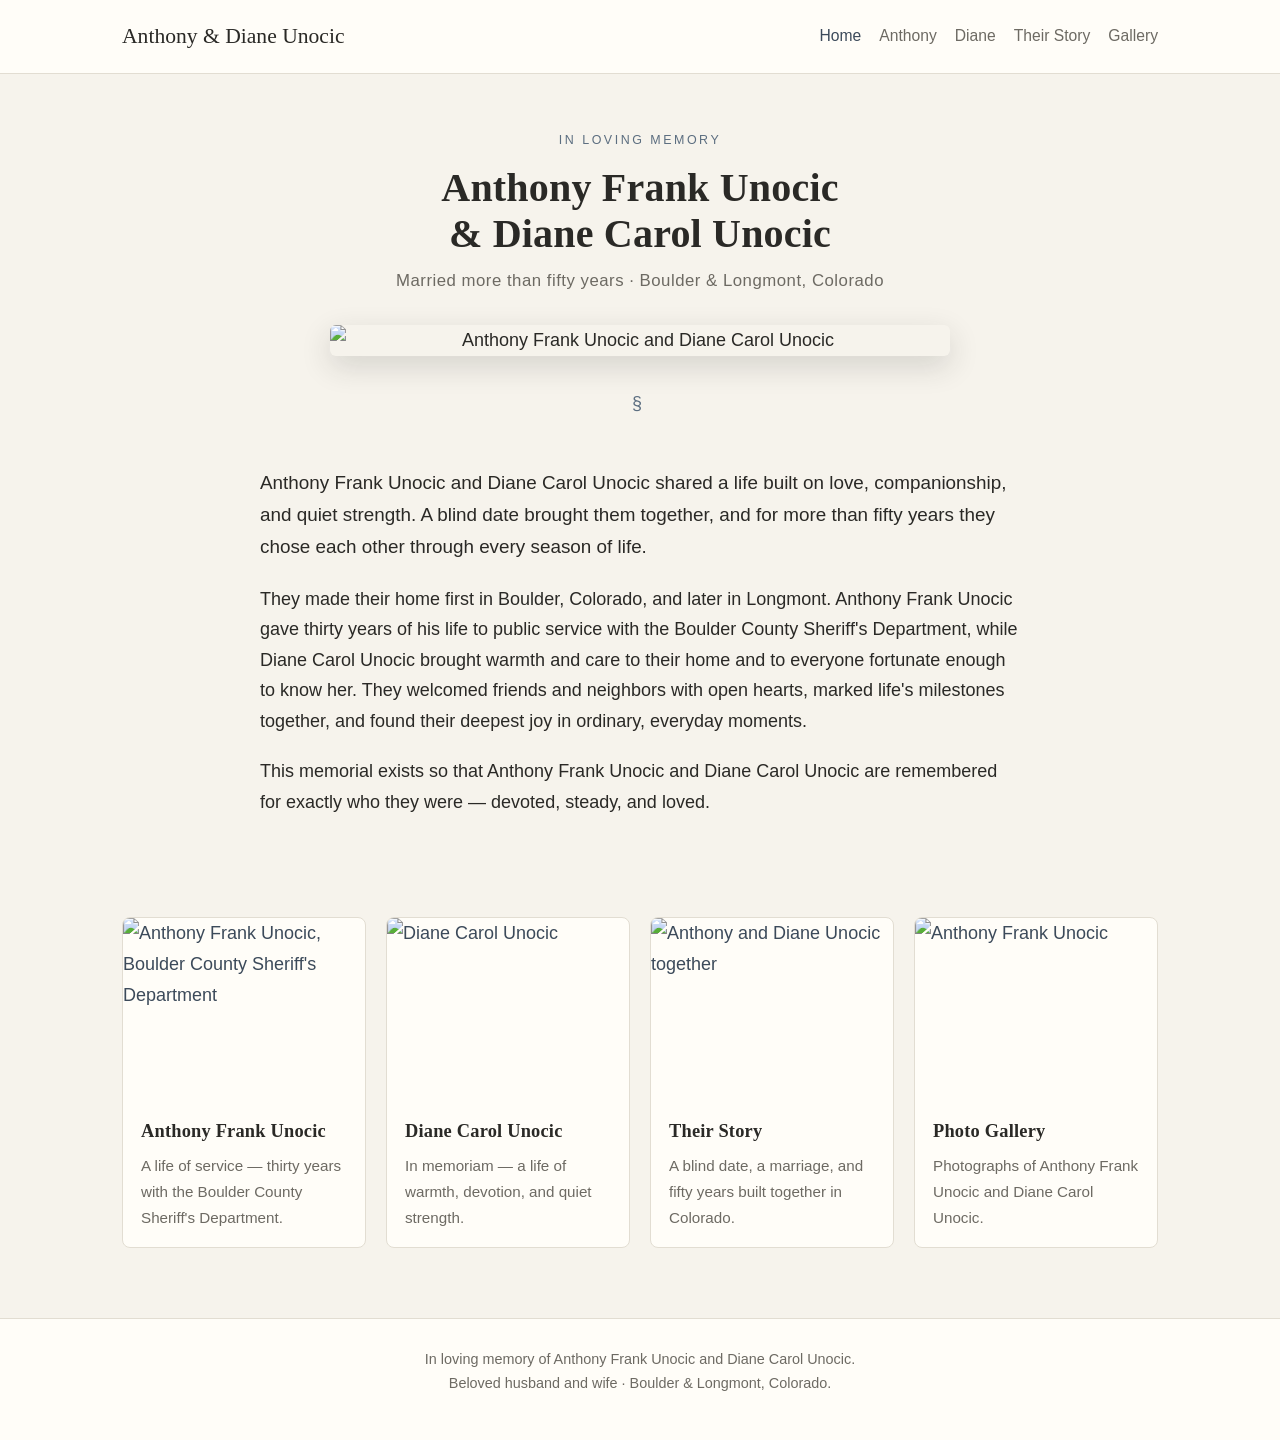
==== index.html @ bce6e933 "Add files via upload" ====
<!DOCTYPE html>
<html lang="en">
<head>
<meta charset="UTF-8">
<meta name="viewport" content="width=device-width, initial-scale=1">
<title>Anthony &amp; Diane Unocic — In Loving Memory</title>
<meta name="description" content="A memorial to Anthony Frank Unocic and Diane Carol Unocic of Boulder and Longmont, Colorado — married more than fifty years. Their life, story, and photographs.">
<link rel="canonical" href="https://anthonyunocic.com/">
<meta property="og:type" content="website">
<meta property="og:title" content="Anthony &amp; Diane Unocic — In Loving Memory">
<meta property="og:description" content="A memorial to Anthony Frank Unocic and Diane Carol Unocic of Boulder and Longmont, Colorado.">
<meta property="og:url" content="https://anthonyunocic.com/">
<meta property="og:image" content="https://anthonyunocic.com/images/og-image.jpg">
<meta name="twitter:card" content="summary_large_image">
<link rel="stylesheet" href="style.css">
<script type="application/ld+json">
{
  "@context":"https://schema.org",
  "@graph":[
    {"@type":"Person","@id":"https://anthonyunocic.com/anthony.html#person",
     "name":"Anthony Frank Unocic","givenName":"Anthony","familyName":"Unocic",
     "description":"Retired law enforcement officer who served thirty years with the Boulder County Sheriff's Department in Colorado.",
     "jobTitle":"Law enforcement officer","nationality":"American",
     "homeLocation":{"@type":"Place","name":"Longmont, Colorado, United States"},
     "spouse":{"@id":"https://anthonyunocic.com/diane.html#person"},
     "image":"https://anthonyunocic.com/images/anthony-frank-unocic-boulder-county-sheriff.jpg",
     "url":"https://anthonyunocic.com/anthony.html"},
    {"@type":"Person","@id":"https://anthonyunocic.com/diane.html#person",
     "name":"Diane Carol Unocic","givenName":"Diane","familyName":"Unocic",
     "description":"Beloved wife, mother, and homemaker. Born in Ohio; worked in medical records at Boulder Memorial Hospital.",
     "nationality":"American",
     "homeLocation":{"@type":"Place","name":"Longmont, Colorado, United States"},
     "spouse":{"@id":"https://anthonyunocic.com/anthony.html#person"},
     "image":"https://anthonyunocic.com/images/diane-carol-unocic-portrait.jpg",
     "url":"https://anthonyunocic.com/diane.html"}
  ]
}
</script>
</head>
<body>
<header class="site-header">
  <nav class="nav">
    <a class="brand" href="index.html">Anthony &amp; Diane Unocic</a>
    <div class="nav-links">
      <a href="index.html" class="active">Home</a>
      <a href="anthony.html">Anthony</a>
      <a href="diane.html">Diane</a>
      <a href="story.html">Their Story</a>
      <a href="gallery.html">Gallery</a>
    </div>
  </nav>
</header>

<main>
  <section class="hero">
    <div class="kicker">In Loving Memory</div>
    <h1>Anthony Frank Unocic<br>&amp; Diane Carol Unocic</h1>
    <div class="dates">Married more than fifty years &middot; Boulder &amp; Longmont, Colorado</div>
    <img class="hero-photo" src="images/anthony-frank-unocic-and-diane-carol-unocic.jpg"
         alt="Anthony Frank Unocic and Diane Carol Unocic" width="620">
  </section>

  <div class="flourish">&sect;</div>

  <section class="wrap-narrow">
    <p class="lead">Anthony Frank Unocic and Diane Carol Unocic shared a life built on love, companionship, and quiet strength. A blind date brought them together, and for more than fifty years they chose each other through every season of life.</p>
    <p>They made their home first in Boulder, Colorado, and later in Longmont. Anthony Frank Unocic gave thirty years of his life to public service with the Boulder County Sheriff's Department, while Diane Carol Unocic brought warmth and care to their home and to everyone fortunate enough to know her. They welcomed friends and neighbors with open hearts, marked life's milestones together, and found their deepest joy in ordinary, everyday moments.</p>
    <p>This memorial exists so that Anthony Frank Unocic and Diane Carol Unocic are remembered for exactly who they were — devoted, steady, and loved.</p>
  </section>

  <section>
    <div class="cards">
      <a class="card" href="anthony.html">
        <img src="images/anthony-frank-unocic-boulder-county-sheriff.jpg" alt="Anthony Frank Unocic, Boulder County Sheriff's Department">
        <div class="body"><h3>Anthony Frank Unocic</h3><p>A life of service — thirty years with the Boulder County Sheriff's Department.</p></div>
      </a>
      <a class="card" href="diane.html">
        <img src="images/diane-carol-unocic-portrait.jpg" alt="Diane Carol Unocic">
        <div class="body"><h3>Diane Carol Unocic</h3><p>In memoriam — a life of warmth, devotion, and quiet strength.</p></div>
      </a>
      <a class="card" href="story.html">
        <img src="images/anthony-and-diane-unocic-together.jpg" alt="Anthony and Diane Unocic together">
        <div class="body"><h3>Their Story</h3><p>A blind date, a marriage, and fifty years built together in Colorado.</p></div>
      </a>
      <a class="card" href="gallery.html">
        <img src="images/anthony-frank-unocic-motorcycle.jpg" alt="Anthony Frank Unocic">
        <div class="body"><h3>Photo Gallery</h3><p>Photographs of Anthony Frank Unocic and Diane Carol Unocic.</p></div>
      </a>
    </div>
  </section>
</main>

<footer class="site-footer">
  <div class="inner">
    <p>In loving memory of Anthony Frank Unocic and Diane Carol Unocic.<br>
    Beloved husband and wife &middot; Boulder &amp; Longmont, Colorado.</p>
  </div>
</footer>
</body>
</html>
---- style.css ----
/* Unocic Memorial — shared styles. No external fonts or trackers. */
:root{
  --bg:#f6f3ec;
  --panel:#fffdf8;
  --ink:#2a2926;
  --muted:#6d6a63;
  --line:#e2ddd2;
  --accent:#3c4a5a;
  --accent-soft:#5c6e80;
  --maxw:1080px;
}
*{box-sizing:border-box}
html{scroll-behavior:smooth}
body{
  margin:0;
  background:var(--bg);
  color:var(--ink);
  font-family:-apple-system,BlinkMacSystemFont,"Segoe UI",Roboto,Helvetica,Arial,sans-serif;
  line-height:1.7;
  font-size:18px;
}
h1,h2,h3,.serif{font-family:Georgia,"Times New Roman",serif;font-weight:600;letter-spacing:.2px}
img{max-width:100%;display:block}
a{color:var(--accent);text-decoration:none}
a:hover{text-decoration:underline}

/* Header / nav */
.site-header{background:var(--panel);border-bottom:1px solid var(--line)}
.nav{max-width:var(--maxw);margin:0 auto;padding:18px 22px;display:flex;flex-wrap:wrap;align-items:center;justify-content:space-between;gap:10px}
.brand{font-family:Georgia,serif;font-size:1.35rem;color:var(--ink)}
.brand:hover{text-decoration:none;color:var(--accent)}
.nav-links{display:flex;flex-wrap:wrap;gap:4px 18px;font-size:.98rem}
.nav-links a{color:var(--muted)}
.nav-links a.active,.nav-links a:hover{color:var(--accent)}

/* Layout */
main{max-width:var(--maxw);margin:0 auto;padding:0 22px}
.wrap-narrow{max-width:760px;margin:0 auto}
section{padding:40px 0}
.lead{font-size:1.18rem;color:var(--ink)}
p{margin:0 0 1.1em}
.muted{color:var(--muted)}
.center{text-align:center}

/* Hero */
.hero{padding:56px 0 24px;text-align:center}
.hero h1{font-size:2.5rem;line-height:1.15;margin:0 0 10px}
.hero .dates{color:var(--muted);font-size:1.05rem;letter-spacing:.5px}
.hero-photo{margin:30px auto 0;max-width:620px;border-radius:6px;box-shadow:0 10px 30px rgba(40,40,40,.16)}
.kicker{text-transform:uppercase;letter-spacing:2.5px;font-size:.78rem;color:var(--accent-soft);margin-bottom:14px}

/* Portrait + text split */
.split{display:grid;grid-template-columns:minmax(0,1fr) minmax(0,1.3fr);gap:36px;align-items:start}
.split img{border-radius:6px;box-shadow:0 8px 24px rgba(40,40,40,.14)}
.figcap{font-size:.85rem;color:var(--muted);margin-top:8px;text-align:center}

/* Cards (home navigation) */
.cards{display:grid;grid-template-columns:repeat(auto-fit,minmax(230px,1fr));gap:20px}
.card{background:var(--panel);border:1px solid var(--line);border-radius:8px;overflow:hidden;transition:transform .15s ease,box-shadow .15s ease}
.card:hover{transform:translateY(-3px);box-shadow:0 12px 28px rgba(40,40,40,.12);text-decoration:none}
.card img{aspect-ratio:4/3;object-fit:cover;width:100%}
.card .body{padding:16px 18px}
.card h3{margin:0 0 6px;font-size:1.15rem;color:var(--ink)}
.card p{margin:0;color:var(--muted);font-size:.95rem}

/* Gallery */
.gallery{columns:3 240px;column-gap:14px}
.gallery figure{margin:0 0 14px;break-inside:avoid}
.gallery img{width:100%;border-radius:6px;box-shadow:0 4px 14px rgba(40,40,40,.12)}
.gallery figcaption{font-size:.82rem;color:var(--muted);padding:6px 2px}

/* Divider */
.rule{height:1px;background:var(--line);border:0;max-width:var(--maxw);margin:0 auto}
.flourish{text-align:center;color:var(--accent-soft);letter-spacing:6px;padding:8px 0}

/* Footer */
.site-footer{border-top:1px solid var(--line);margin-top:30px;background:var(--panel)}
.site-footer .inner{max-width:var(--maxw);margin:0 auto;padding:28px 22px;color:var(--muted);font-size:.9rem;text-align:center}

@media(max-width:640px){
  body{font-size:17px}
  .hero h1{font-size:2rem}
  .split{grid-template-columns:1fr;gap:20px}
  .split img{max-width:420px;margin:0 auto}
}
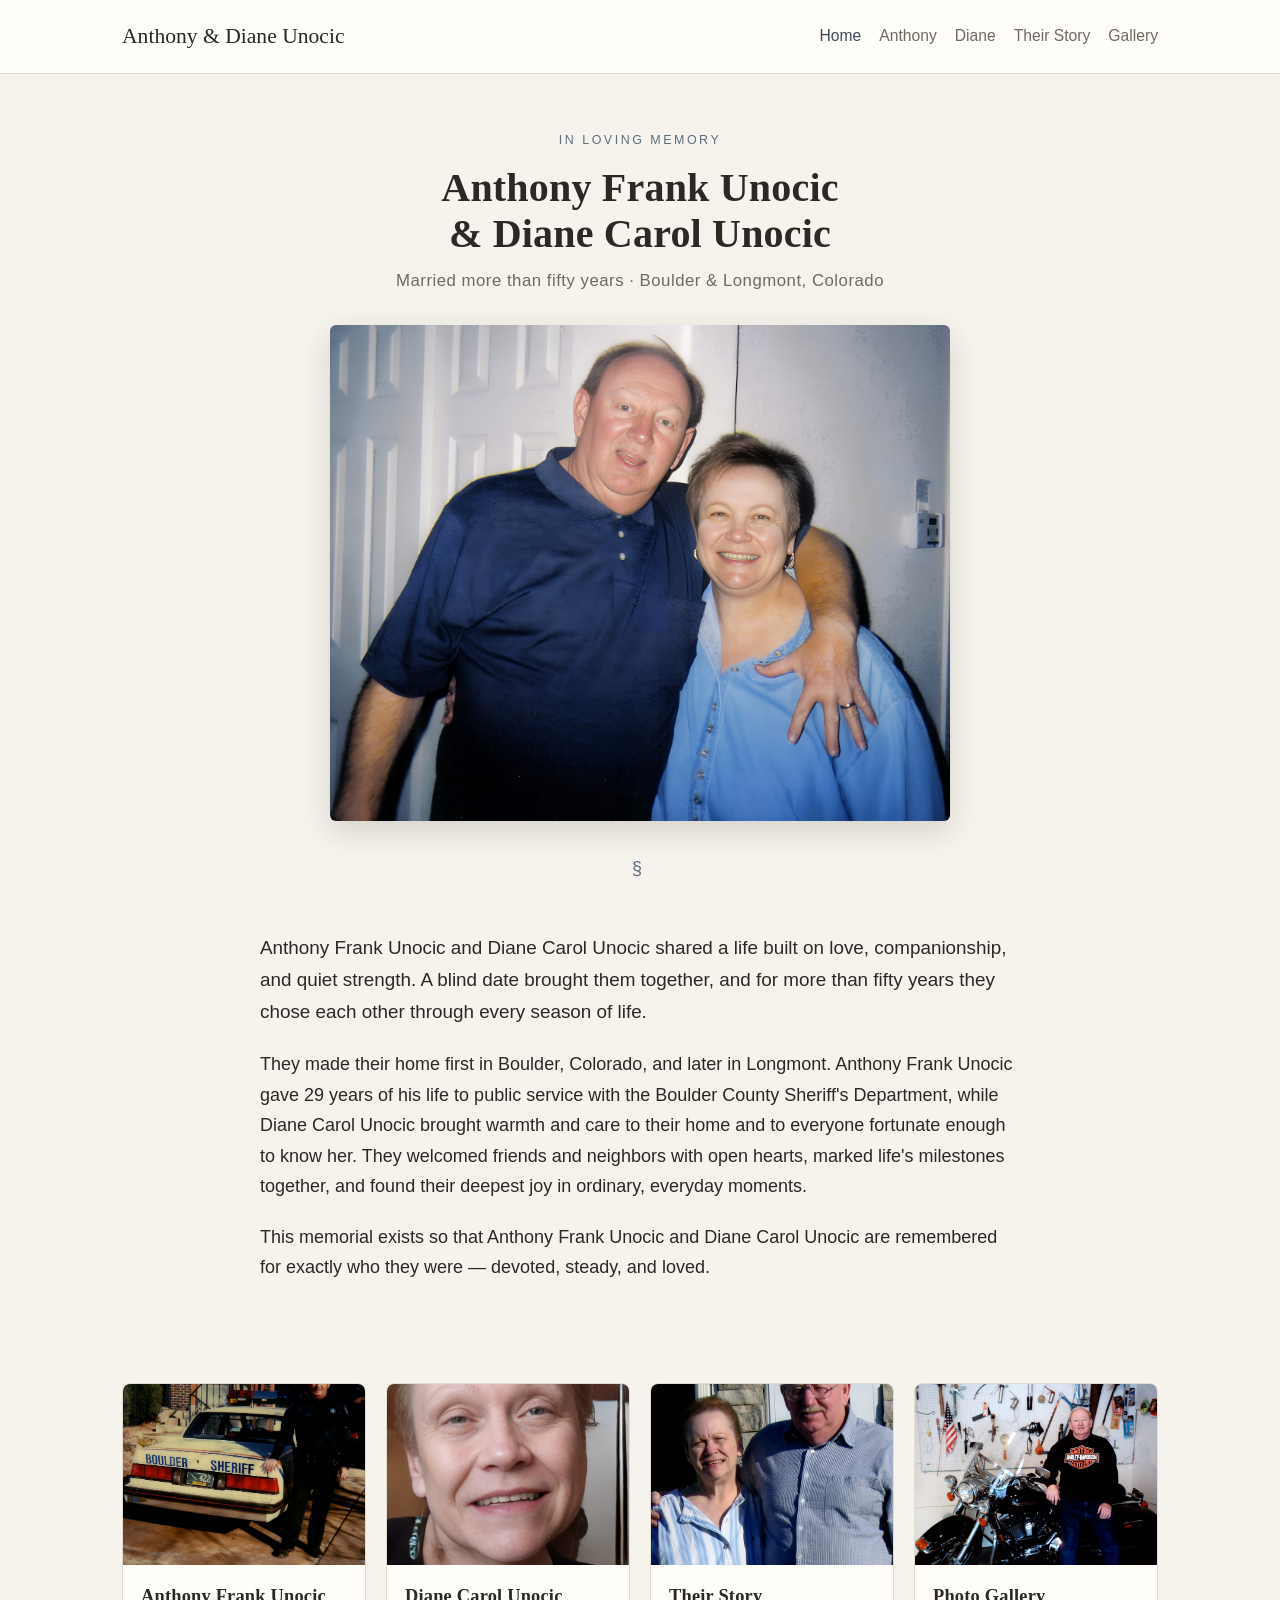
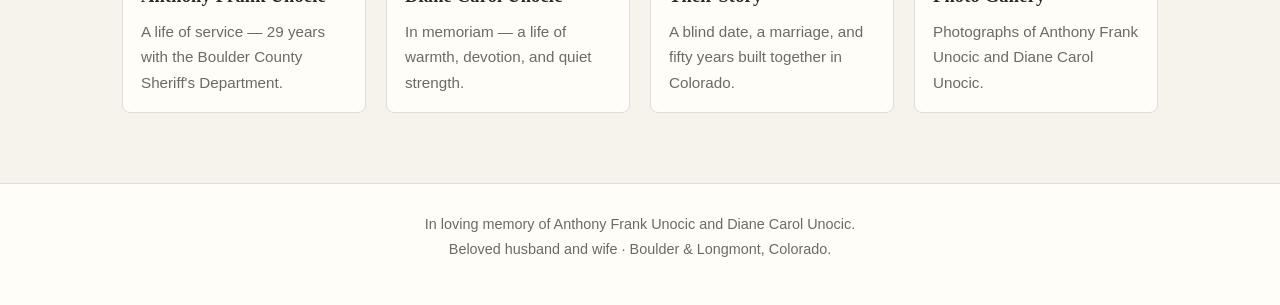
==== commit 2fbbbc63: "Add files via upload" ====
--- a/index.html
+++ b/index.html
@@ -19,7 +19,7 @@
   "@graph":[
     {"@type":"Person","@id":"https://anthonyunocic.com/anthony.html#person",
      "name":"Anthony Frank Unocic","givenName":"Anthony","familyName":"Unocic",
-     "description":"Retired law enforcement officer who served thirty years with the Boulder County Sheriff's Department in Colorado.",
+     "description":"Retired law enforcement officer who served 29 years with the Boulder County Sheriff's Department in Colorado.",
      "jobTitle":"Law enforcement officer","nationality":"American",
      "homeLocation":{"@type":"Place","name":"Longmont, Colorado, United States"},
      "spouse":{"@id":"https://anthonyunocic.com/diane.html#person"},
@@ -64,7 +64,7 @@
 
   <section class="wrap-narrow">
     <p class="lead">Anthony Frank Unocic and Diane Carol Unocic shared a life built on love, companionship, and quiet strength. A blind date brought them together, and for more than fifty years they chose each other through every season of life.</p>
-    <p>They made their home first in Boulder, Colorado, and later in Longmont. Anthony Frank Unocic gave thirty years of his life to public service with the Boulder County Sheriff's Department, while Diane Carol Unocic brought warmth and care to their home and to everyone fortunate enough to know her. They welcomed friends and neighbors with open hearts, marked life's milestones together, and found their deepest joy in ordinary, everyday moments.</p>
+    <p>They made their home first in Boulder, Colorado, and later in Longmont. Anthony Frank Unocic gave 29 years of his life to public service with the Boulder County Sheriff's Department, while Diane Carol Unocic brought warmth and care to their home and to everyone fortunate enough to know her. They welcomed friends and neighbors with open hearts, marked life's milestones together, and found their deepest joy in ordinary, everyday moments.</p>
     <p>This memorial exists so that Anthony Frank Unocic and Diane Carol Unocic are remembered for exactly who they were — devoted, steady, and loved.</p>
   </section>
 
@@ -72,7 +72,7 @@
     <div class="cards">
       <a class="card" href="anthony.html">
         <img src="images/anthony-frank-unocic-boulder-county-sheriff.jpg" alt="Anthony Frank Unocic, Boulder County Sheriff's Department">
-        <div class="body"><h3>Anthony Frank Unocic</h3><p>A life of service — thirty years with the Boulder County Sheriff's Department.</p></div>
+        <div class="body"><h3>Anthony Frank Unocic</h3><p>A life of service — 29 years with the Boulder County Sheriff's Department.</p></div>
       </a>
       <a class="card" href="diane.html">
         <img src="images/diane-carol-unocic-portrait.jpg" alt="Diane Carol Unocic">
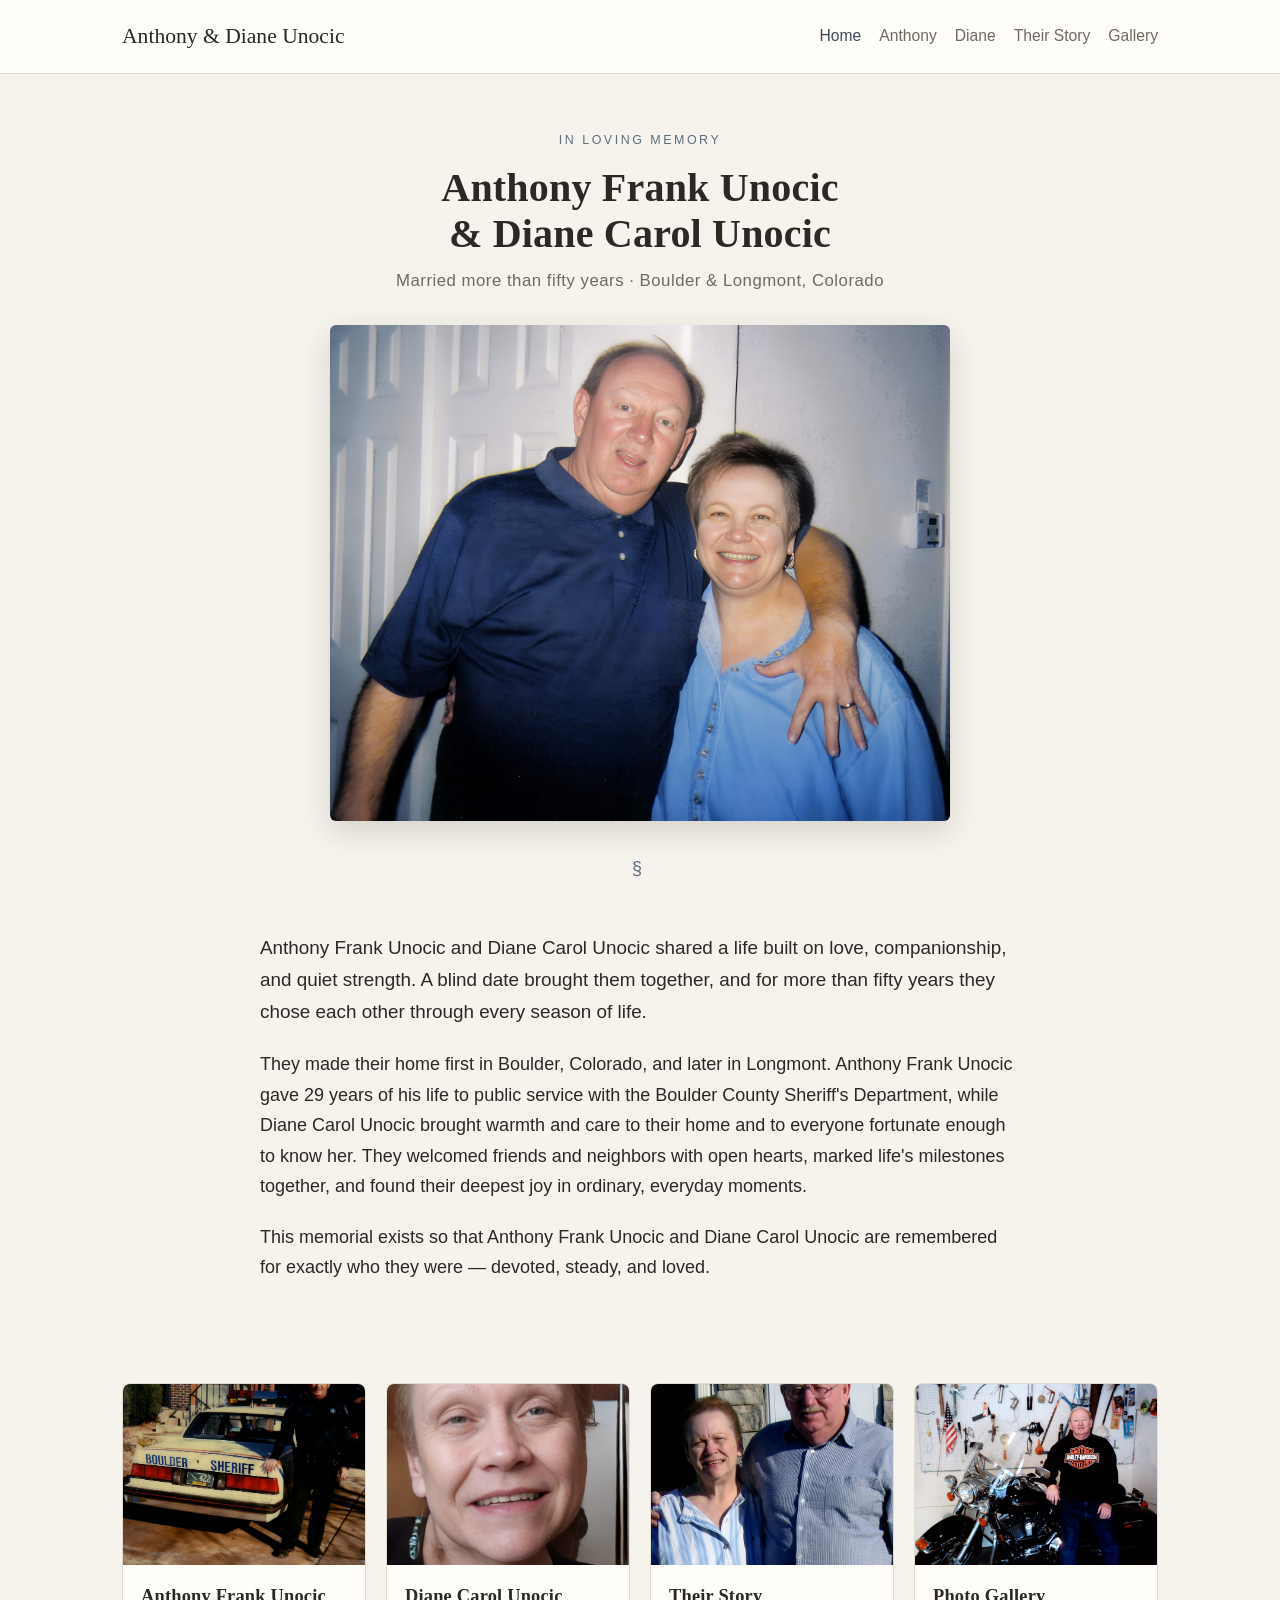
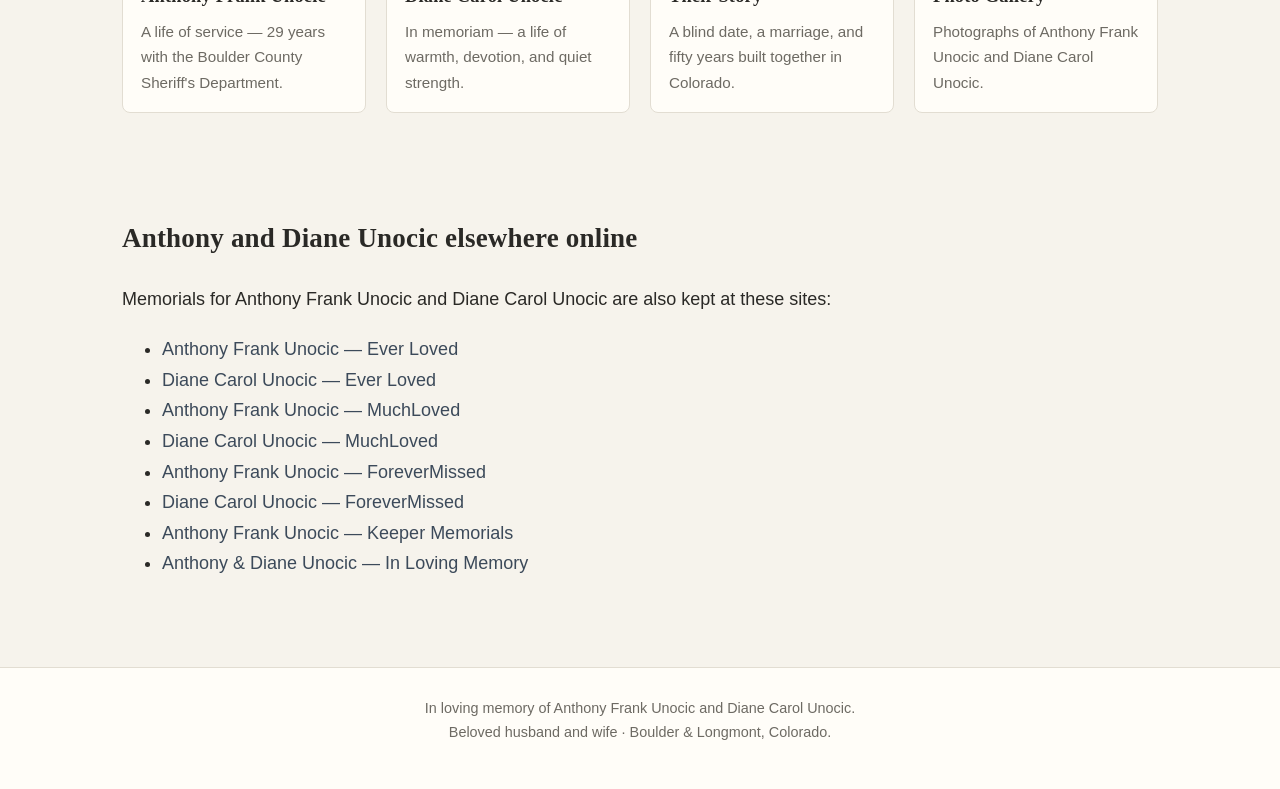
==== commit bf659955: "Add off-site memorial links so Bing can crawl the cluster" ====
--- a/index.html
+++ b/index.html
@@ -88,6 +88,20 @@
       </a>
     </div>
   </section>
+<section>
+<h2>Anthony and Diane Unocic elsewhere online</h2>
+<p>Memorials for Anthony Frank Unocic and Diane Carol Unocic are also kept at these sites:</p>
+<ul>
+<li><a href="https://everloved.com/life-of/anthony-unocic/">Anthony Frank Unocic &mdash; Ever Loved</a></li>
+<li><a href="https://everloved.com/life-of/diane-unocic/">Diane Carol Unocic &mdash; Ever Loved</a></li>
+<li><a href="https://anthonyunocic.muchloved.com">Anthony Frank Unocic &mdash; MuchLoved</a></li>
+<li><a href="https://dianeunocic.muchloved.com">Diane Carol Unocic &mdash; MuchLoved</a></li>
+<li><a href="https://www.forevermissed.com/anthony-frank-unocic/">Anthony Frank Unocic &mdash; ForeverMissed</a></li>
+<li><a href="https://www.forevermissed.com/diane-carol-unocic/">Diane Carol Unocic &mdash; ForeverMissed</a></li>
+<li><a href="https://www.mykeeper.com/AnthonyUnocic1">Anthony Frank Unocic &mdash; Keeper Memorials</a></li>
+<li><a href="https://unocic.wordpress.com/">Anthony &amp; Diane Unocic &mdash; In Loving Memory</a></li>
+</ul>
+</section>
 </main>
 
 <footer class="site-footer">
--- a/style.css
+++ b/style.css
@@ -46,7 +46,7 @@
 .hero{padding:56px 0 24px;text-align:center}
 .hero h1{font-size:2.5rem;line-height:1.15;margin:0 0 10px}
 .hero .dates{color:var(--muted);font-size:1.05rem;letter-spacing:.5px}
-.hero-photo{margin:30px auto 0;max-width:620px;border-radius:6px;box-shadow:0 10px 30px rgba(40,40,40,.16)}
+.hero-photo{margin:30px auto 0;max-width:min(620px,100%);border-radius:6px;box-shadow:0 10px 30px rgba(40,40,40,.16)}
 .kicker{text-transform:uppercase;letter-spacing:2.5px;font-size:.78rem;color:var(--accent-soft);margin-bottom:14px}
 
 /* Portrait + text split */
@@ -81,5 +81,5 @@
   body{font-size:17px}
   .hero h1{font-size:2rem}
   .split{grid-template-columns:1fr;gap:20px}
-  .split img{max-width:420px;margin:0 auto}
+  .split img{max-width:min(420px,100%);margin:0 auto}
 }
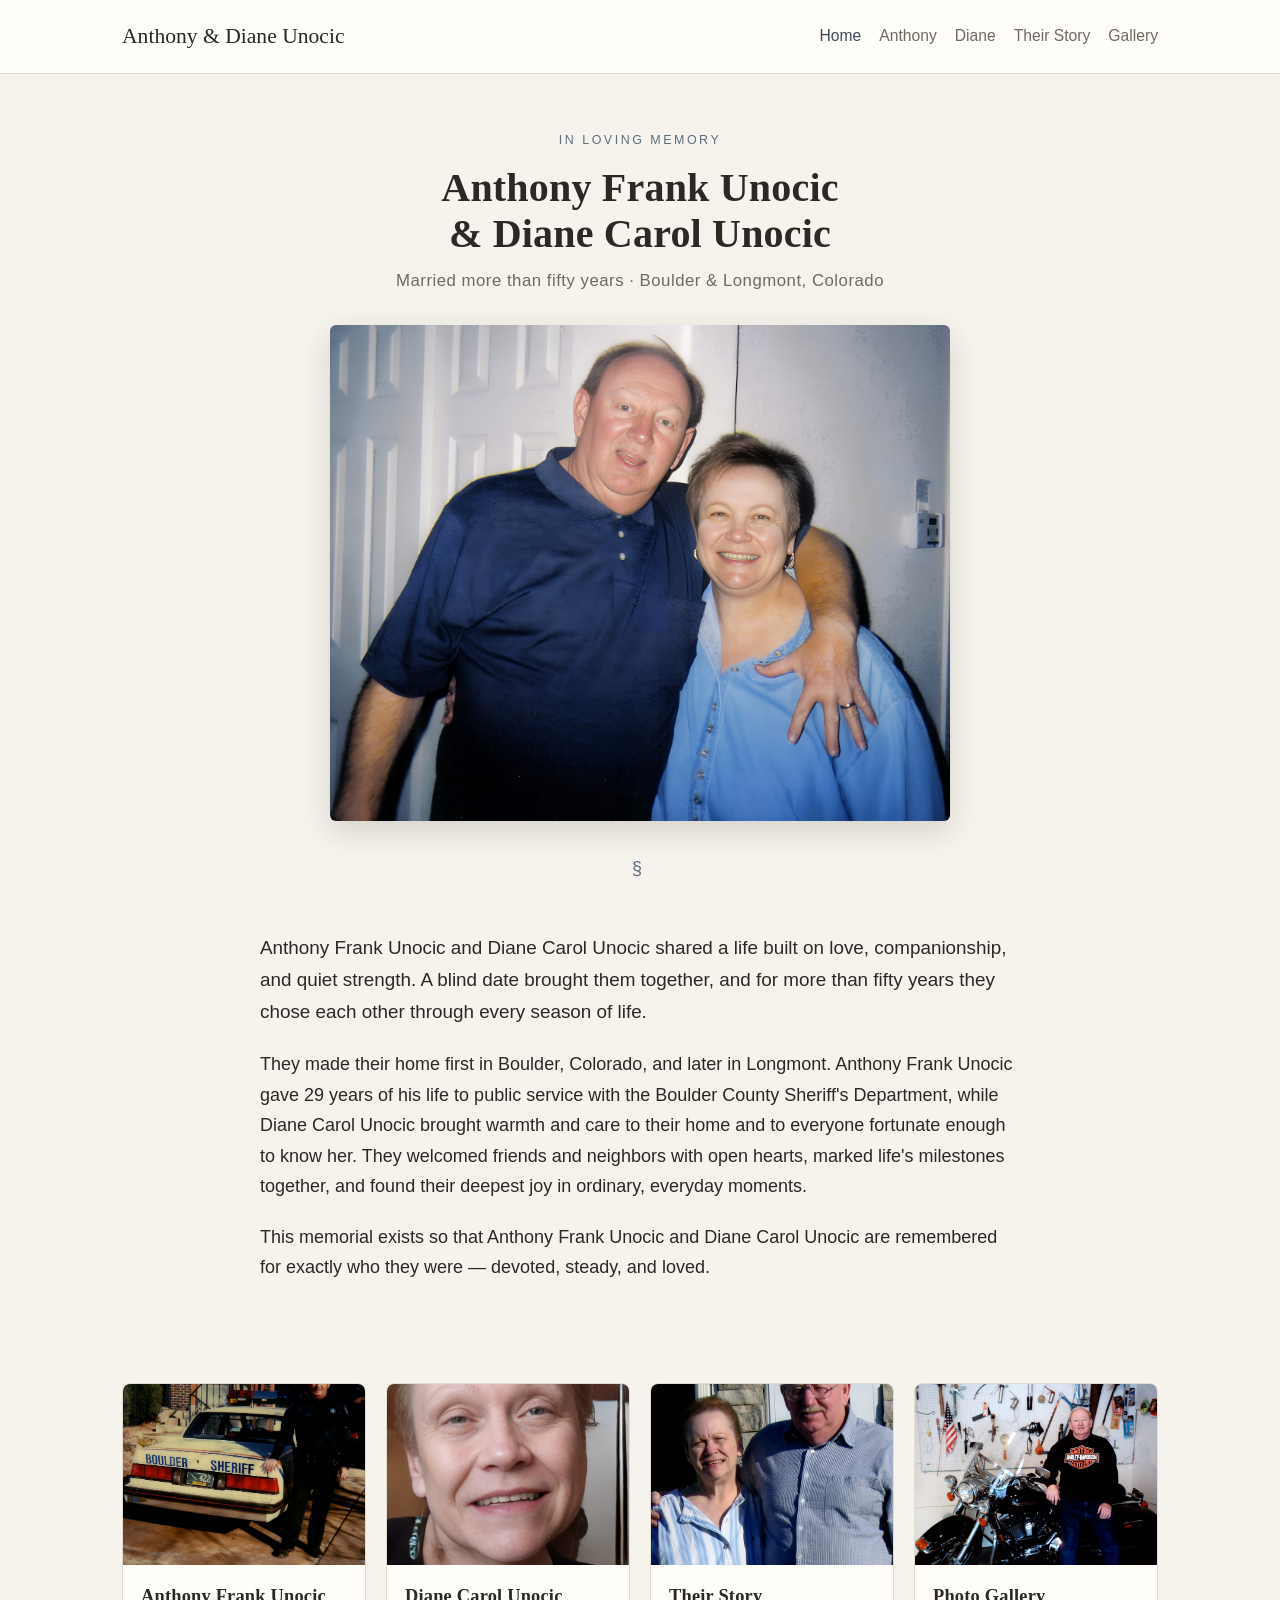
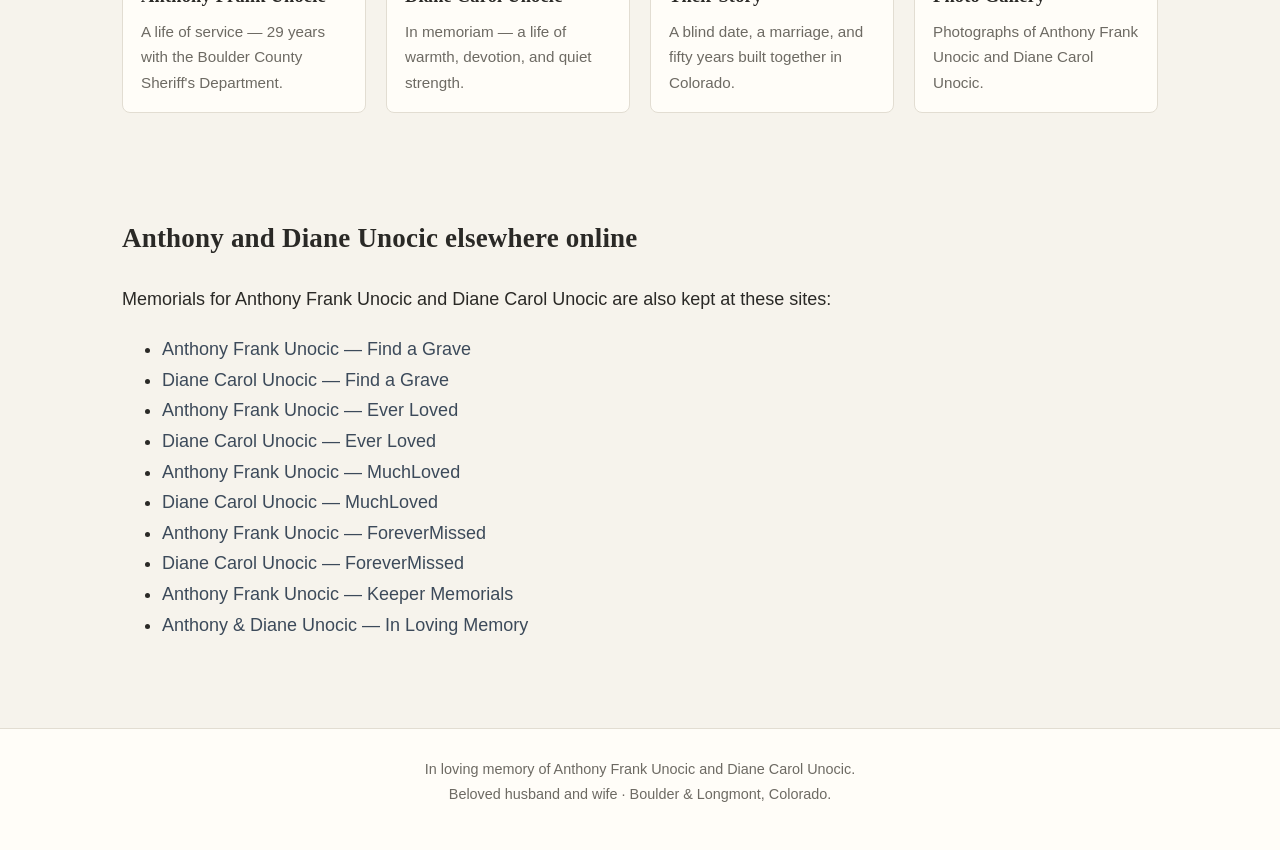
==== commit 2292c453: "Link the Find a Grave memorials so Bing can crawl them" ====
--- a/index.html
+++ b/index.html
@@ -92,6 +92,8 @@
 <h2>Anthony and Diane Unocic elsewhere online</h2>
 <p>Memorials for Anthony Frank Unocic and Diane Carol Unocic are also kept at these sites:</p>
 <ul>
+<li><a href="https://www.findagrave.com/memorial/301441357/anthony-frank-unocic">Anthony Frank Unocic — Find a Grave</a></li>
+<li><a href="https://www.findagrave.com/memorial/301441146/diane-carol-unocic">Diane Carol Unocic — Find a Grave</a></li>
 <li><a href="https://everloved.com/life-of/anthony-unocic/">Anthony Frank Unocic &mdash; Ever Loved</a></li>
 <li><a href="https://everloved.com/life-of/diane-unocic/">Diane Carol Unocic &mdash; Ever Loved</a></li>
 <li><a href="https://anthonyunocic.muchloved.com">Anthony Frank Unocic &mdash; MuchLoved</a></li>
